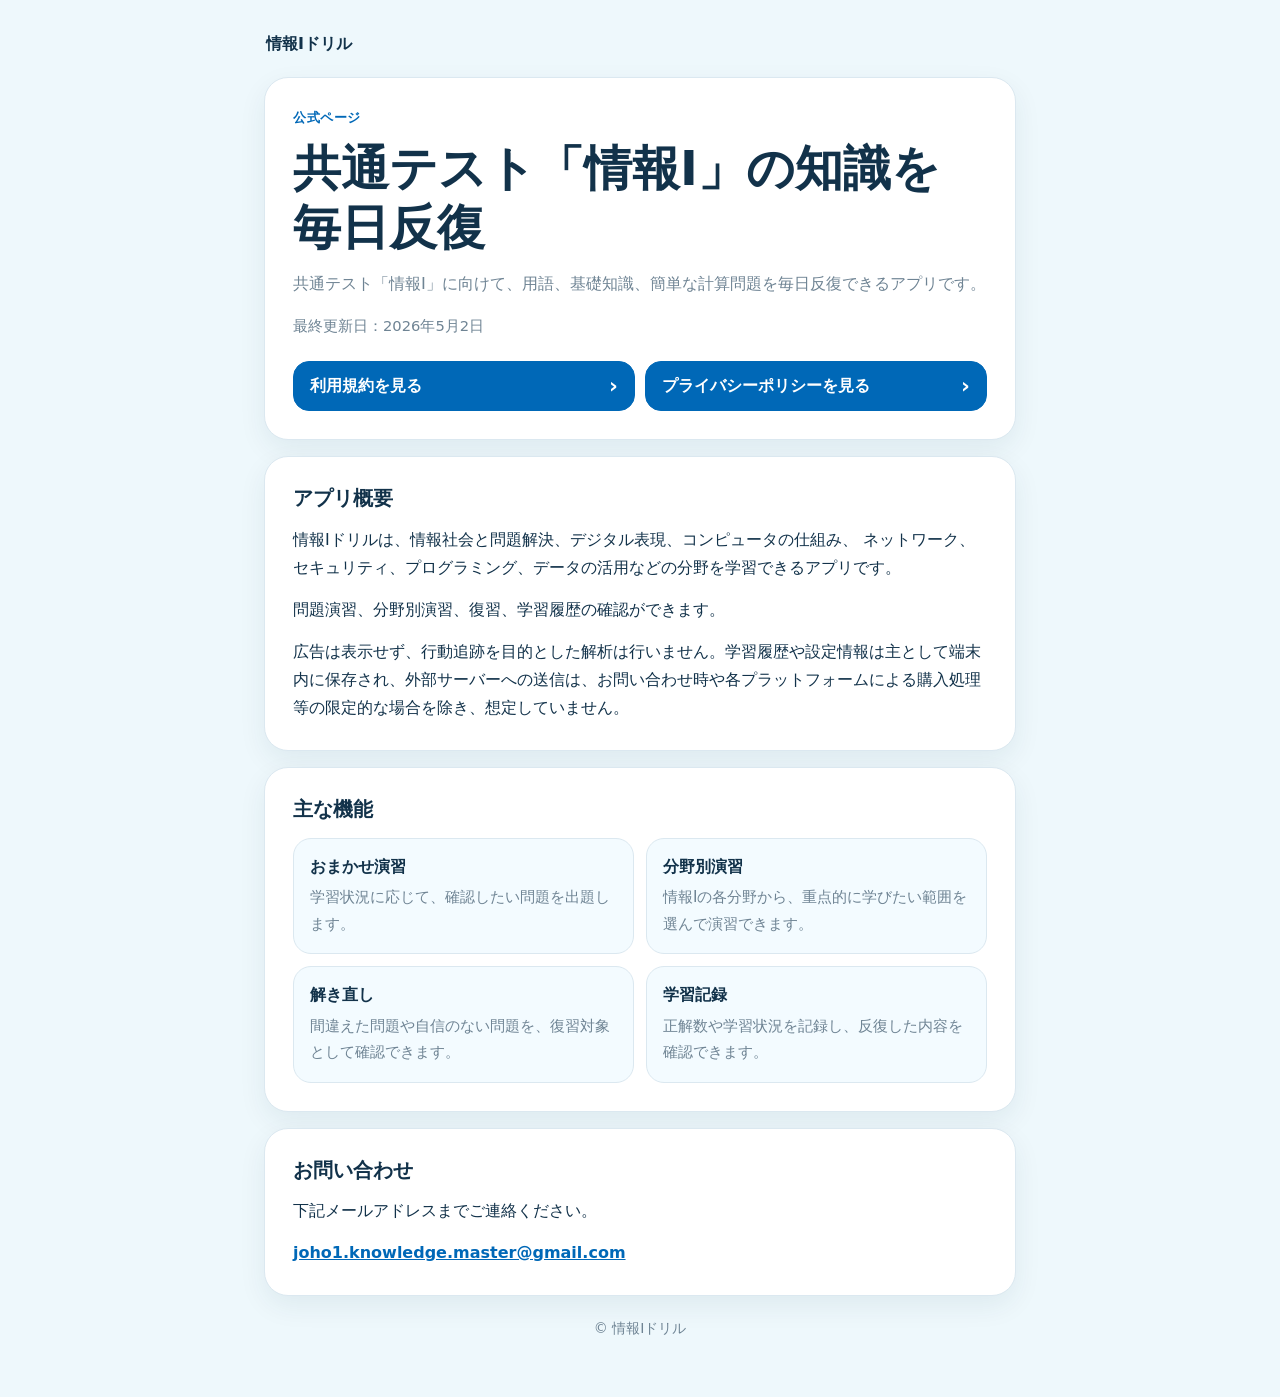
==== docs/index.html @ 22859375 "initial commit" ====
<!doctype html>
<html lang="ja">
  <head>
    <meta charset="utf-8">
    <meta name="viewport" content="width=device-width, initial-scale=1">
    <title>情報Ⅰドリル 公式ページ</title>
    <meta
      name="description"
      content="情報Ⅰドリルの公式ページです。利用規約、プライバシーポリシー、お問い合わせ先を掲載しています。"
    >
    <link rel="stylesheet" href="style.css">
  </head>
  <body>
    <div class="page">
      <header class="site-header">
        <a class="brand" href="index.html" aria-label="情報Ⅰドリル トップページ">
          <span>情報Ⅰドリル</span>
        </a>
      </header>

      <main>
        <section class="card hero">
          <p class="eyebrow">公式ページ</p>
          <h1 class="site-title">共通テスト「情報Ⅰ」の知識を毎日反復</h1>
          <p class="lead">
            共通テスト「情報Ⅰ」に向けて、用語、基礎知識、簡単な計算問題を毎日反復できるアプリです。
          </p>
          <p class="updated">最終更新日：2026年5月2日</p>
          <div class="actions" aria-label="主要リンク">
            <a class="button primary" href="terms.html">利用規約を見る</a>
            <a class="button primary" href="privacy.html">プライバシーポリシーを見る</a>
          </div>
        </section>

        <section class="card">
          <h2>アプリ概要</h2>
          <p>
            情報Ⅰドリルは、情報社会と問題解決、デジタル表現、コンピュータの仕組み、
            ネットワーク、セキュリティ、プログラミング、データの活用などの分野を学習できるアプリです。
          </p>
          <p>
            問題演習、分野別演習、復習、学習履歴の確認ができます。
          </p>
          <p>
            広告は表示せず、行動追跡を目的とした解析は行いません。学習履歴や設定情報は主として端末内に保存され、外部サーバーへの送信は、お問い合わせ時や各プラットフォームによる購入処理等の限定的な場合を除き、想定していません。
          </p>
        </section>

        <section class="card">
          <h2>主な機能</h2>
          <div class="feature-grid">
            <div class="feature">
              <h3>おまかせ演習</h3>
              <p>学習状況に応じて、確認したい問題を出題します。</p>
            </div>
            <div class="feature">
              <h3>分野別演習</h3>
              <p>情報Ⅰの各分野から、重点的に学びたい範囲を選んで演習できます。</p>
            </div>
            <div class="feature">
              <h3>解き直し</h3>
              <p>間違えた問題や自信のない問題を、復習対象として確認できます。</p>
            </div>
            <div class="feature">
              <h3>学習記録</h3>
              <p>正解数や学習状況を記録し、反復した内容を確認できます。</p>
            </div>
          </div>
        </section>

        <section class="card">
          <h2>お問い合わせ</h2>
          <p>
            下記メールアドレスまでご連絡ください。
          </p>
          <p>
            <a class="contact-address" href="mailto:joho1.knowledge.master@gmail.com">
              joho1.knowledge.master@gmail.com
            </a>
          </p>
        </section>
      </main>

      <footer class="site-footer">
        <p>&copy; 情報Ⅰドリル</p>
      </footer>
    </div>
  </body>
</html>
---- docs/style.css ----
:root {
  color-scheme: light;
  --page-bg: #eef8fc;
  --card-bg: #ffffff;
  --text: #12324a;
  --muted: #6f8494;
  --accent: #0068b7;
  --accent-dark: #005395;
  --border: #dbe8f0;
  --soft: #f3fbff;
  --shadow: 0 10px 28px rgba(18, 50, 74, 0.07);
}

* {
  box-sizing: border-box;
}

html {
  min-height: 100%;
  background: var(--page-bg);
  font-family: system-ui, -apple-system, BlinkMacSystemFont, "Segoe UI",
    "Hiragino Sans", "Hiragino Kaku Gothic ProN", "Yu Gothic", Meiryo,
    sans-serif;
  font-size: 16px;
  line-height: 1.75;
  -webkit-text-size-adjust: 100%;
}

body {
  min-height: 100%;
  margin: 0;
  background: var(--page-bg);
  color: var(--text);
}

.page {
  width: min(100%, 800px);
  margin: 0 auto;
  padding: 20px 16px 36px;
}

.site-header {
  display: flex;
  align-items: center;
  justify-content: space-between;
  gap: 16px;
  margin-bottom: 16px;
  padding: 6px 2px;
}

.brand {
  display: inline-flex;
  align-items: center;
  gap: 10px;
  color: var(--text);
  font-weight: 800;
  line-height: 1.3;
  text-decoration: none;
}

.header-nav {
  display: flex;
  flex-wrap: wrap;
  justify-content: flex-end;
  gap: 8px;
}

.header-nav a {
  padding: 8px 10px;
  border-radius: 999px;
  color: var(--muted);
  font-size: 0.9rem;
  font-weight: 700;
  text-decoration: none;
}

.header-nav a:hover {
  background: rgba(255, 255, 255, 0.7);
  color: var(--accent);
}

.card {
  margin-bottom: 16px;
  padding: 22px;
  border: 1px solid var(--border);
  border-radius: 24px;
  background: var(--card-bg);
  box-shadow: var(--shadow);
}

.hero {
  padding: 28px 22px;
}

.eyebrow {
  margin: 0 0 10px;
  color: var(--accent);
  font-size: 0.84rem;
  font-weight: 800;
  letter-spacing: 0.04em;
}

.site-title {
  margin: 0;
  color: var(--text);
  font-size: clamp(2rem, 9vw, 3rem);
  line-height: 1.22;
  letter-spacing: 0;
}

.document-title {
  font-size: clamp(1.8rem, 7vw, 2.45rem);
}

.lead {
  margin: 14px 0 0;
  color: var(--muted);
  font-size: 1.03rem;
}

.updated {
  margin: 14px 0 0;
  color: var(--muted);
  font-size: 0.92rem;
}

.actions {
  display: grid;
  gap: 10px;
  margin-top: 22px;
}

.button,
.link-card {
  display: flex;
  align-items: center;
  justify-content: space-between;
  gap: 14px;
  min-height: 50px;
  padding: 13px 16px;
  border: 1px solid var(--border);
  border-radius: 16px;
  background: var(--soft);
  color: var(--text);
  font-weight: 800;
  line-height: 1.4;
  text-decoration: none;
}

.button::after,
.link-card::after {
  content: "›";
  color: var(--accent);
  font-size: 1.35rem;
  line-height: 1;
}

.button.primary {
  border-color: var(--accent);
  background: var(--accent);
  color: #ffffff;
}

.button.primary::after {
  color: #ffffff;
}

.button:hover,
.link-card:hover {
  border-color: #b9d5e8;
  background: #e9f7ff;
  color: var(--accent-dark);
}

.button.primary:hover {
  border-color: var(--accent-dark);
  background: var(--accent-dark);
  color: #ffffff;
}

section.card h2,
article.card h2 {
  margin: 0 0 12px;
  color: var(--text);
  font-size: 1.22rem;
  line-height: 1.45;
}

p {
  margin: 0 0 14px;
}

p:last-child {
  margin-bottom: 0;
}

.feature-grid {
  display: grid;
  gap: 12px;
  margin-top: 14px;
}

.feature {
  padding: 16px;
  border: 1px solid var(--border);
  border-radius: 18px;
  background: var(--soft);
}

.feature h3 {
  margin: 0 0 6px;
  font-size: 1rem;
  line-height: 1.45;
}

.feature p {
  color: var(--muted);
  font-size: 0.95rem;
}

.link-list {
  display: grid;
  gap: 10px;
  margin: 14px 0 0;
}

.contact-address {
  display: inline-flex;
  max-width: 100%;
  overflow-wrap: anywhere;
  color: var(--accent);
  font-weight: 800;
}

.document article.card {
  padding: 24px 20px;
}

.document article h2 {
  margin-top: 28px;
  padding-top: 24px;
  border-top: 1px solid var(--border);
}

.document article h2:first-child {
  margin-top: 0;
  padding-top: 0;
  border-top: 0;
}

.document article p {
  color: #29485d;
}

.back-link {
  margin-top: 18px;
}

.site-footer {
  margin-top: 20px;
  padding: 0 4px;
  color: var(--muted);
  font-size: 0.88rem;
  text-align: center;
}

.site-footer p {
  margin: 8px 0;
}

@media (min-width: 680px) {
  .page {
    padding: 28px 24px 48px;
  }

  .hero {
    padding: 40px;
  }

  .card {
    padding: 28px;
  }

  .actions {
    grid-template-columns: repeat(2, minmax(0, 1fr));
  }

  .feature-grid {
    grid-template-columns: repeat(2, minmax(0, 1fr));
  }

  .document article.card {
    padding: 34px 38px;
  }
}

@media (max-width: 520px) {
  .site-header {
    align-items: flex-start;
    flex-direction: column;
  }

  .header-nav {
    justify-content: flex-start;
  }
}
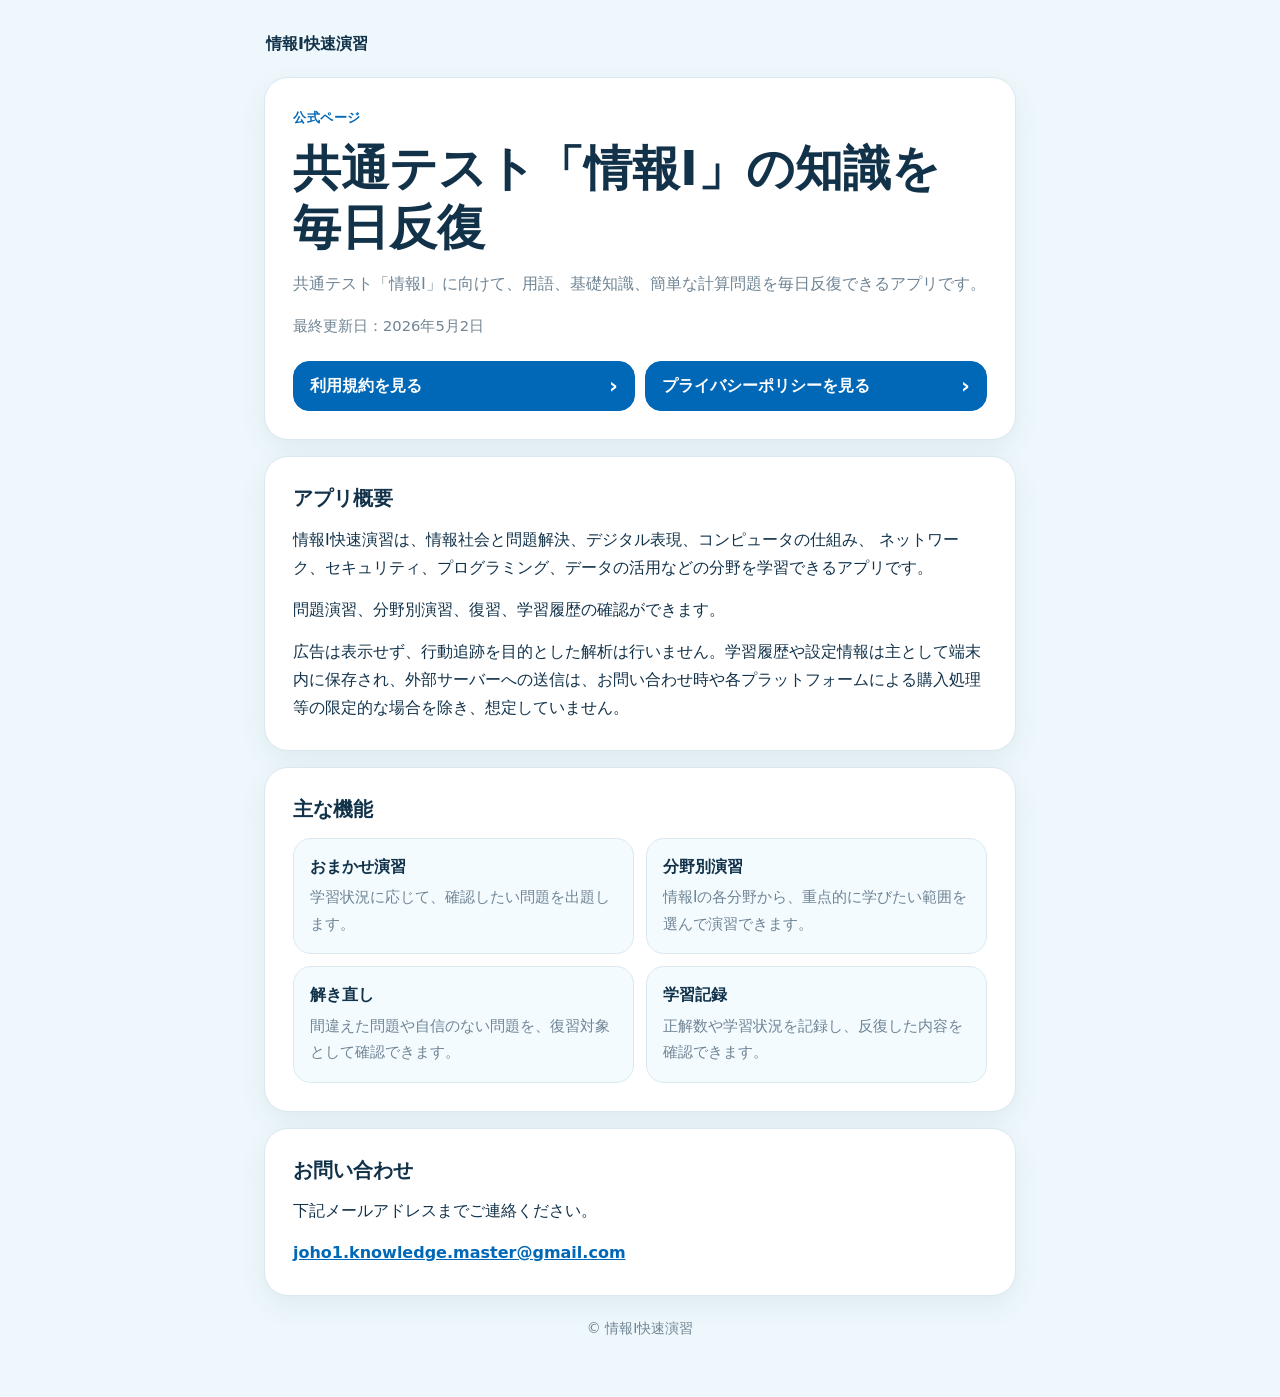
==== commit 53816a3d: "update name" ====
--- a/docs/index.html
+++ b/docs/index.html
@@ -3,18 +3,18 @@
   <head>
     <meta charset="utf-8">
     <meta name="viewport" content="width=device-width, initial-scale=1">
-    <title>情報Ⅰドリル 公式ページ</title>
+    <title>情報Ⅰ快速演習 公式ページ</title>
     <meta
       name="description"
-      content="情報Ⅰドリルの公式ページです。利用規約、プライバシーポリシー、お問い合わせ先を掲載しています。"
+      content="情報Ⅰ快速演習の公式ページです。利用規約、プライバシーポリシー、お問い合わせ先を掲載しています。"
     >
     <link rel="stylesheet" href="style.css">
   </head>
   <body>
     <div class="page">
       <header class="site-header">
-        <a class="brand" href="index.html" aria-label="情報Ⅰドリル トップページ">
-          <span>情報Ⅰドリル</span>
+        <a class="brand" href="index.html" aria-label="情報Ⅰ快速演習 トップページ">
+          <span>情報Ⅰ快速演習</span>
         </a>
       </header>
 
@@ -35,7 +35,7 @@
         <section class="card">
           <h2>アプリ概要</h2>
           <p>
-            情報Ⅰドリルは、情報社会と問題解決、デジタル表現、コンピュータの仕組み、
+            情報Ⅰ快速演習は、情報社会と問題解決、デジタル表現、コンピュータの仕組み、
             ネットワーク、セキュリティ、プログラミング、データの活用などの分野を学習できるアプリです。
           </p>
           <p>
@@ -82,7 +82,7 @@
       </main>
 
       <footer class="site-footer">
-        <p>&copy; 情報Ⅰドリル</p>
+        <p>&copy; 情報Ⅰ快速演習</p>
       </footer>
     </div>
   </body>
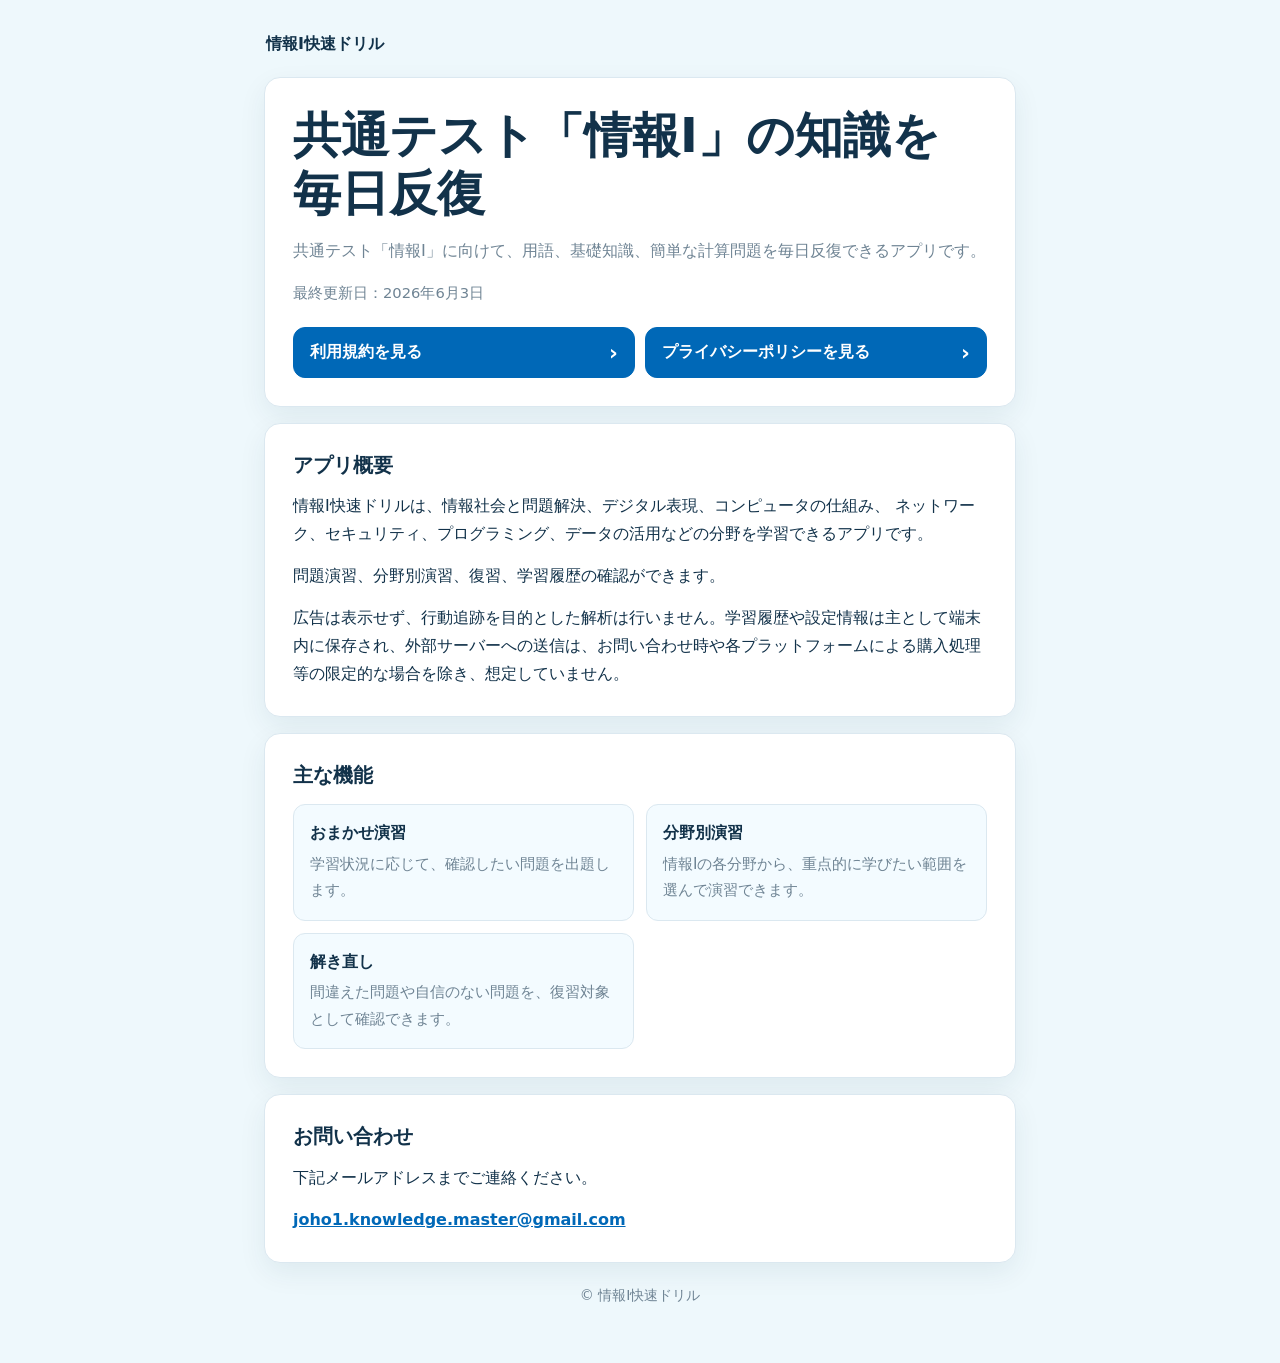
==== commit af36377b: "rename app" ====
--- a/docs/index.html
+++ b/docs/index.html
@@ -3,29 +3,28 @@
   <head>
     <meta charset="utf-8">
     <meta name="viewport" content="width=device-width, initial-scale=1">
-    <title>情報Ⅰ快速演習 公式ページ</title>
+    <title>情報Ⅰ快速ドリル 公式ページ</title>
     <meta
       name="description"
-      content="情報Ⅰ快速演習の公式ページです。利用規約、プライバシーポリシー、お問い合わせ先を掲載しています。"
+      content="情報Ⅰ快速ドリルの公式ページです。利用規約、プライバシーポリシー、お問い合わせ先を掲載しています。"
     >
     <link rel="stylesheet" href="style.css">
   </head>
   <body>
     <div class="page">
       <header class="site-header">
-        <a class="brand" href="index.html" aria-label="情報Ⅰ快速演習 トップページ">
-          <span>情報Ⅰ快速演習</span>
+        <a class="brand" href="index.html" aria-label="情報Ⅰ快速ドリル トップページ">
+          <span>情報Ⅰ快速ドリル</span>
         </a>
       </header>
 
       <main>
         <section class="card hero">
-          <p class="eyebrow">公式ページ</p>
           <h1 class="site-title">共通テスト「情報Ⅰ」の知識を毎日反復</h1>
           <p class="lead">
             共通テスト「情報Ⅰ」に向けて、用語、基礎知識、簡単な計算問題を毎日反復できるアプリです。
           </p>
-          <p class="updated">最終更新日：2026年5月2日</p>
+          <p class="updated">最終更新日：2026年6月3日</p>
           <div class="actions" aria-label="主要リンク">
             <a class="button primary" href="terms.html">利用規約を見る</a>
             <a class="button primary" href="privacy.html">プライバシーポリシーを見る</a>
@@ -35,7 +34,7 @@
         <section class="card">
           <h2>アプリ概要</h2>
           <p>
-            情報Ⅰ快速演習は、情報社会と問題解決、デジタル表現、コンピュータの仕組み、
+            情報Ⅰ快速ドリルは、情報社会と問題解決、デジタル表現、コンピュータの仕組み、
             ネットワーク、セキュリティ、プログラミング、データの活用などの分野を学習できるアプリです。
           </p>
           <p>
@@ -61,10 +60,6 @@
               <h3>解き直し</h3>
               <p>間違えた問題や自信のない問題を、復習対象として確認できます。</p>
             </div>
-            <div class="feature">
-              <h3>学習記録</h3>
-              <p>正解数や学習状況を記録し、反復した内容を確認できます。</p>
-            </div>
           </div>
         </section>
 
@@ -82,7 +77,7 @@
       </main>
 
       <footer class="site-footer">
-        <p>&copy; 情報Ⅰ快速演習</p>
+        <p>&copy; 情報Ⅰ快速ドリル</p>
       </footer>
     </div>
   </body>
--- a/docs/style.css
+++ b/docs/style.css
@@ -83,7 +83,7 @@
   margin-bottom: 16px;
   padding: 22px;
   border: 1px solid var(--border);
-  border-radius: 24px;
+  border-radius: 16px;
   background: var(--card-bg);
   box-shadow: var(--shadow);
 }
@@ -139,7 +139,7 @@
   min-height: 50px;
   padding: 13px 16px;
   border: 1px solid var(--border);
-  border-radius: 16px;
+  border-radius: 12px;
   background: var(--soft);
   color: var(--text);
   font-weight: 800;
@@ -203,7 +203,7 @@
 .feature {
   padding: 16px;
   border: 1px solid var(--border);
-  border-radius: 18px;
+  border-radius: 12px;
   background: var(--soft);
 }
 
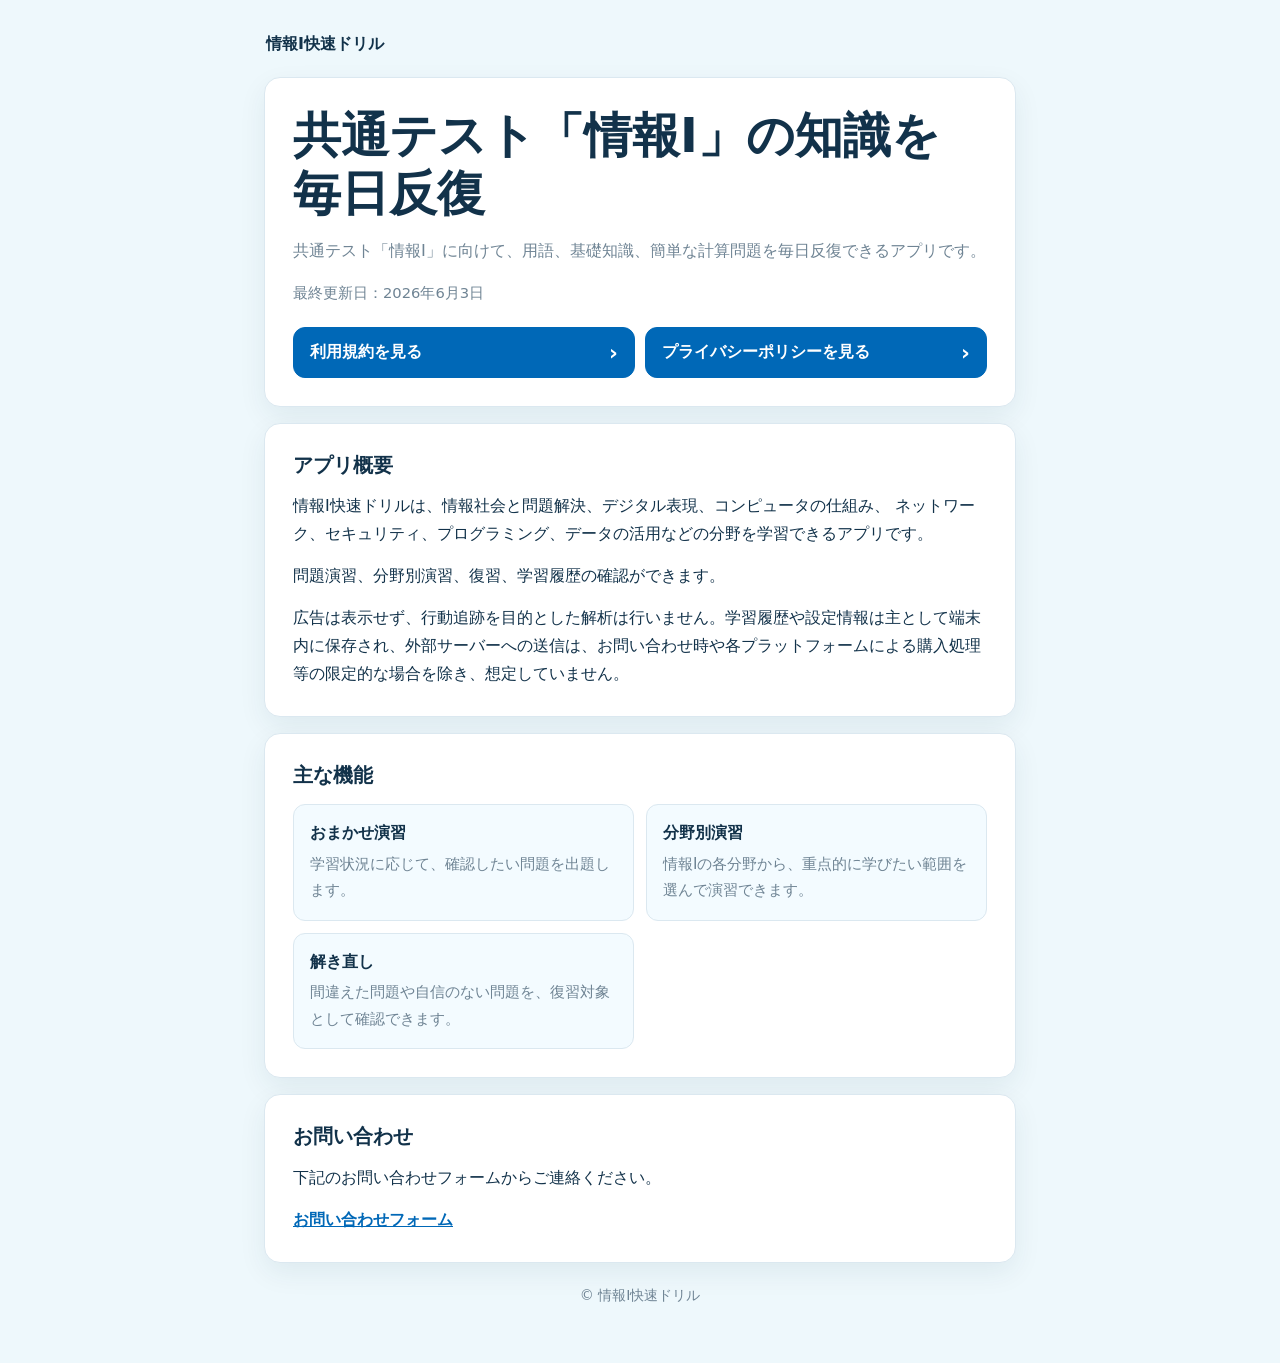
==== commit ebcab092: "change mail to form" ====
--- a/docs/index.html
+++ b/docs/index.html
@@ -6,7 +6,7 @@
     <title>情報Ⅰ快速ドリル 公式ページ</title>
     <meta
       name="description"
-      content="情報Ⅰ快速ドリルの公式ページです。利用規約、プライバシーポリシー、お問い合わせ先を掲載しています。"
+      content="情報Ⅰ快速ドリルの公式ページです。利用規約、プライバシーポリシー、お問い合わせフォームを掲載しています。"
     >
     <link rel="stylesheet" href="style.css">
   </head>
@@ -66,11 +66,16 @@
         <section class="card">
           <h2>お問い合わせ</h2>
           <p>
-            下記メールアドレスまでご連絡ください。
+            下記のお問い合わせフォームからご連絡ください。
           </p>
           <p>
-            <a class="contact-address" href="mailto:joho1.knowledge.master@gmail.com">
-              joho1.knowledge.master@gmail.com
+            <a
+              class="contact-address"
+              href="https://docs.google.com/forms/d/e/1FAIpQLSdlcGhn2As6v8Fosdggeu8mDwcjxlFUGOjoGZLN4vrMBEiKrQ/viewform?pli=1"
+              target="_blank"
+              rel="noopener noreferrer"
+            >
+              お問い合わせフォーム
             </a>
           </p>
         </section>
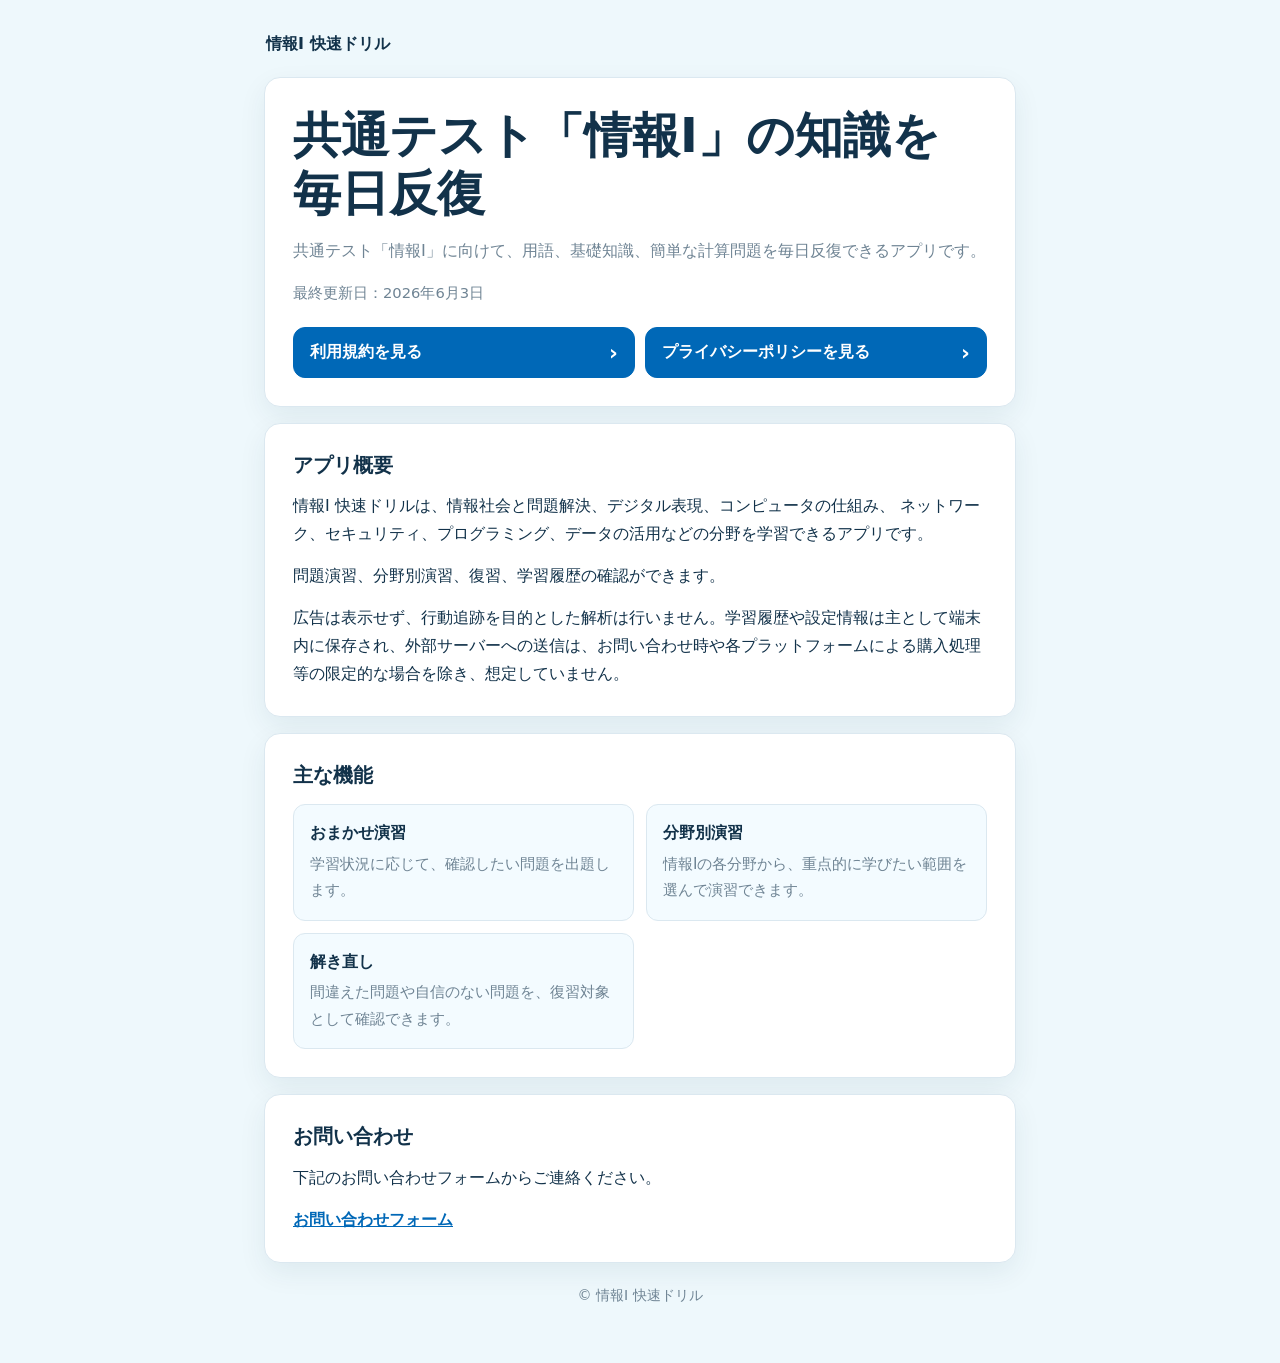
==== commit 4e499ec0: "update" ====
--- a/docs/index.html
+++ b/docs/index.html
@@ -3,18 +3,18 @@
   <head>
     <meta charset="utf-8">
     <meta name="viewport" content="width=device-width, initial-scale=1">
-    <title>情報Ⅰ快速ドリル 公式ページ</title>
+    <title>情報Ⅰ 快速ドリル 公式ページ</title>
     <meta
       name="description"
-      content="情報Ⅰ快速ドリルの公式ページです。利用規約、プライバシーポリシー、お問い合わせフォームを掲載しています。"
+      content="情報Ⅰ 快速ドリルの公式ページです。利用規約、プライバシーポリシー、お問い合わせフォームを掲載しています。"
     >
     <link rel="stylesheet" href="style.css">
   </head>
   <body>
     <div class="page">
       <header class="site-header">
-        <a class="brand" href="index.html" aria-label="情報Ⅰ快速ドリル トップページ">
-          <span>情報Ⅰ快速ドリル</span>
+        <a class="brand" href="index.html" aria-label="情報Ⅰ 快速ドリル トップページ">
+          <span>情報Ⅰ 快速ドリル</span>
         </a>
       </header>
 
@@ -34,7 +34,7 @@
         <section class="card">
           <h2>アプリ概要</h2>
           <p>
-            情報Ⅰ快速ドリルは、情報社会と問題解決、デジタル表現、コンピュータの仕組み、
+            情報Ⅰ 快速ドリルは、情報社会と問題解決、デジタル表現、コンピュータの仕組み、
             ネットワーク、セキュリティ、プログラミング、データの活用などの分野を学習できるアプリです。
           </p>
           <p>
@@ -82,7 +82,7 @@
       </main>
 
       <footer class="site-footer">
-        <p>&copy; 情報Ⅰ快速ドリル</p>
+        <p>&copy; 情報Ⅰ 快速ドリル</p>
       </footer>
     </div>
   </body>
